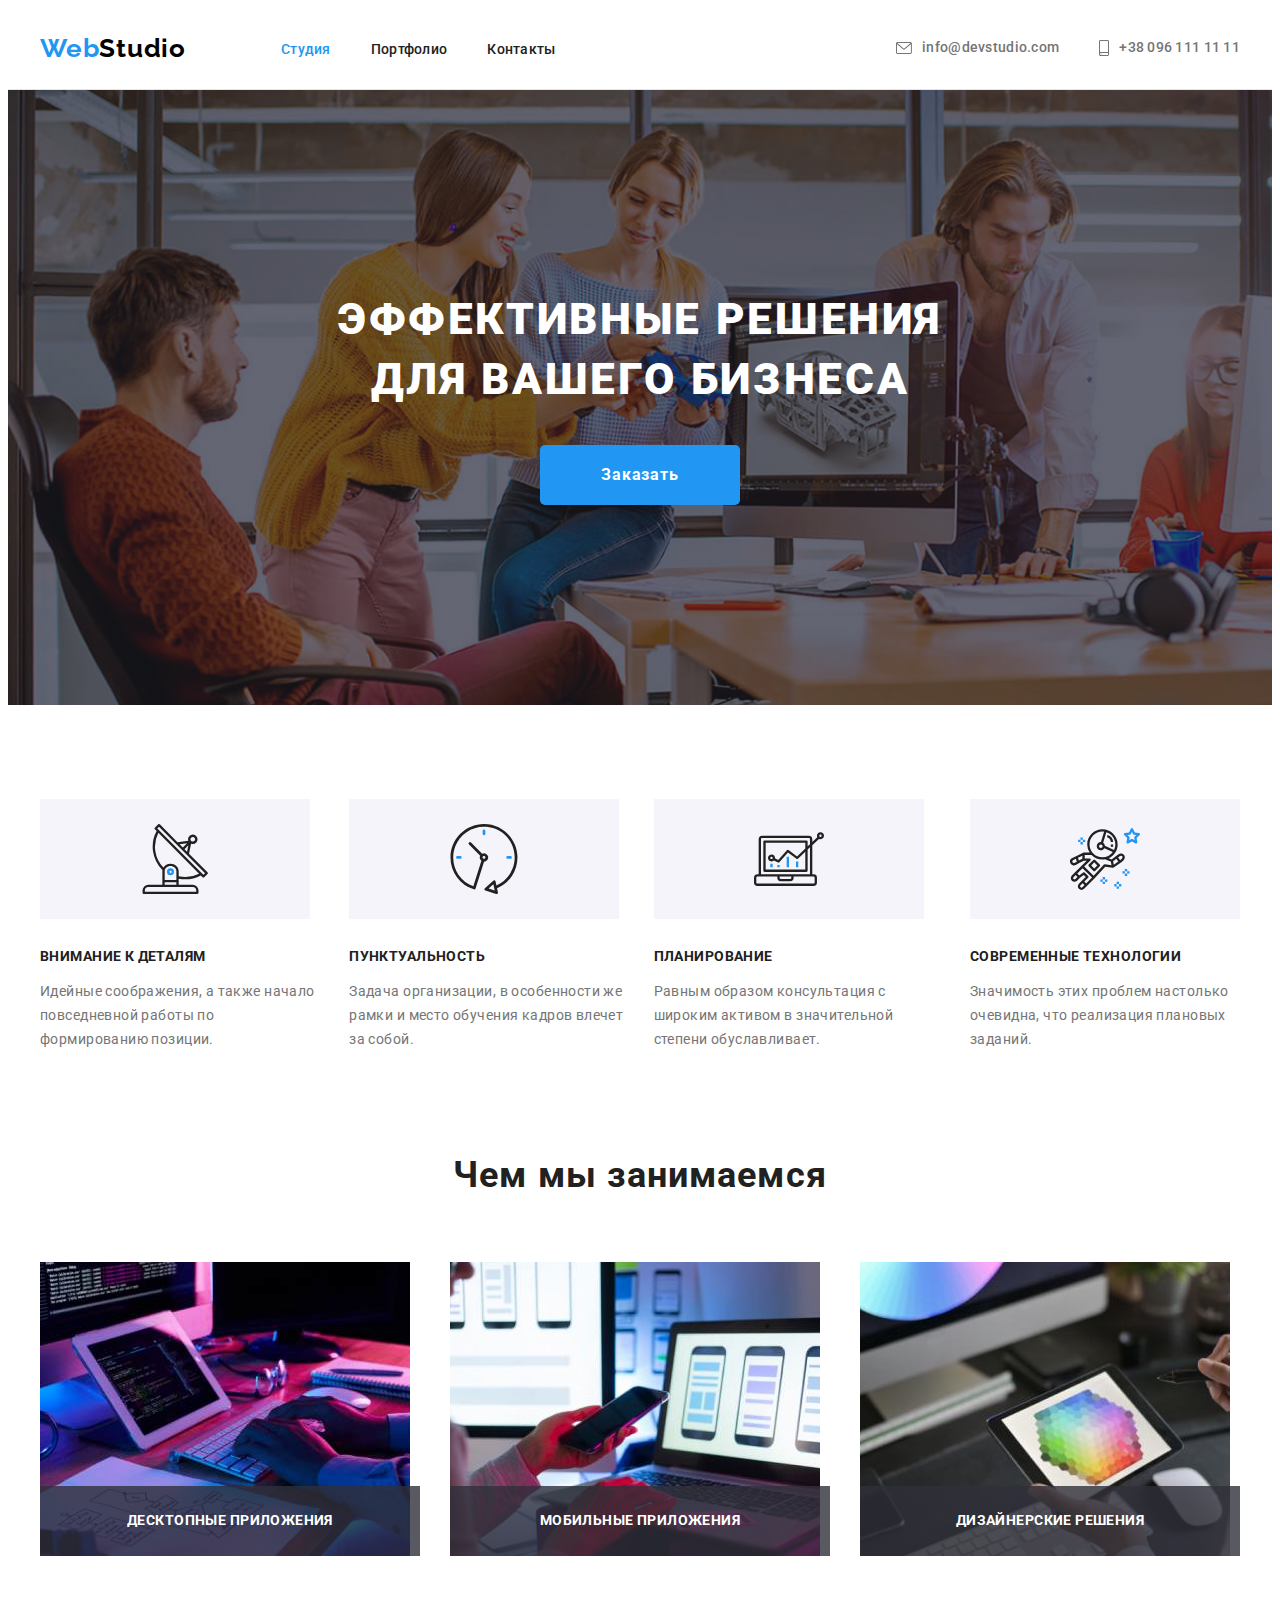
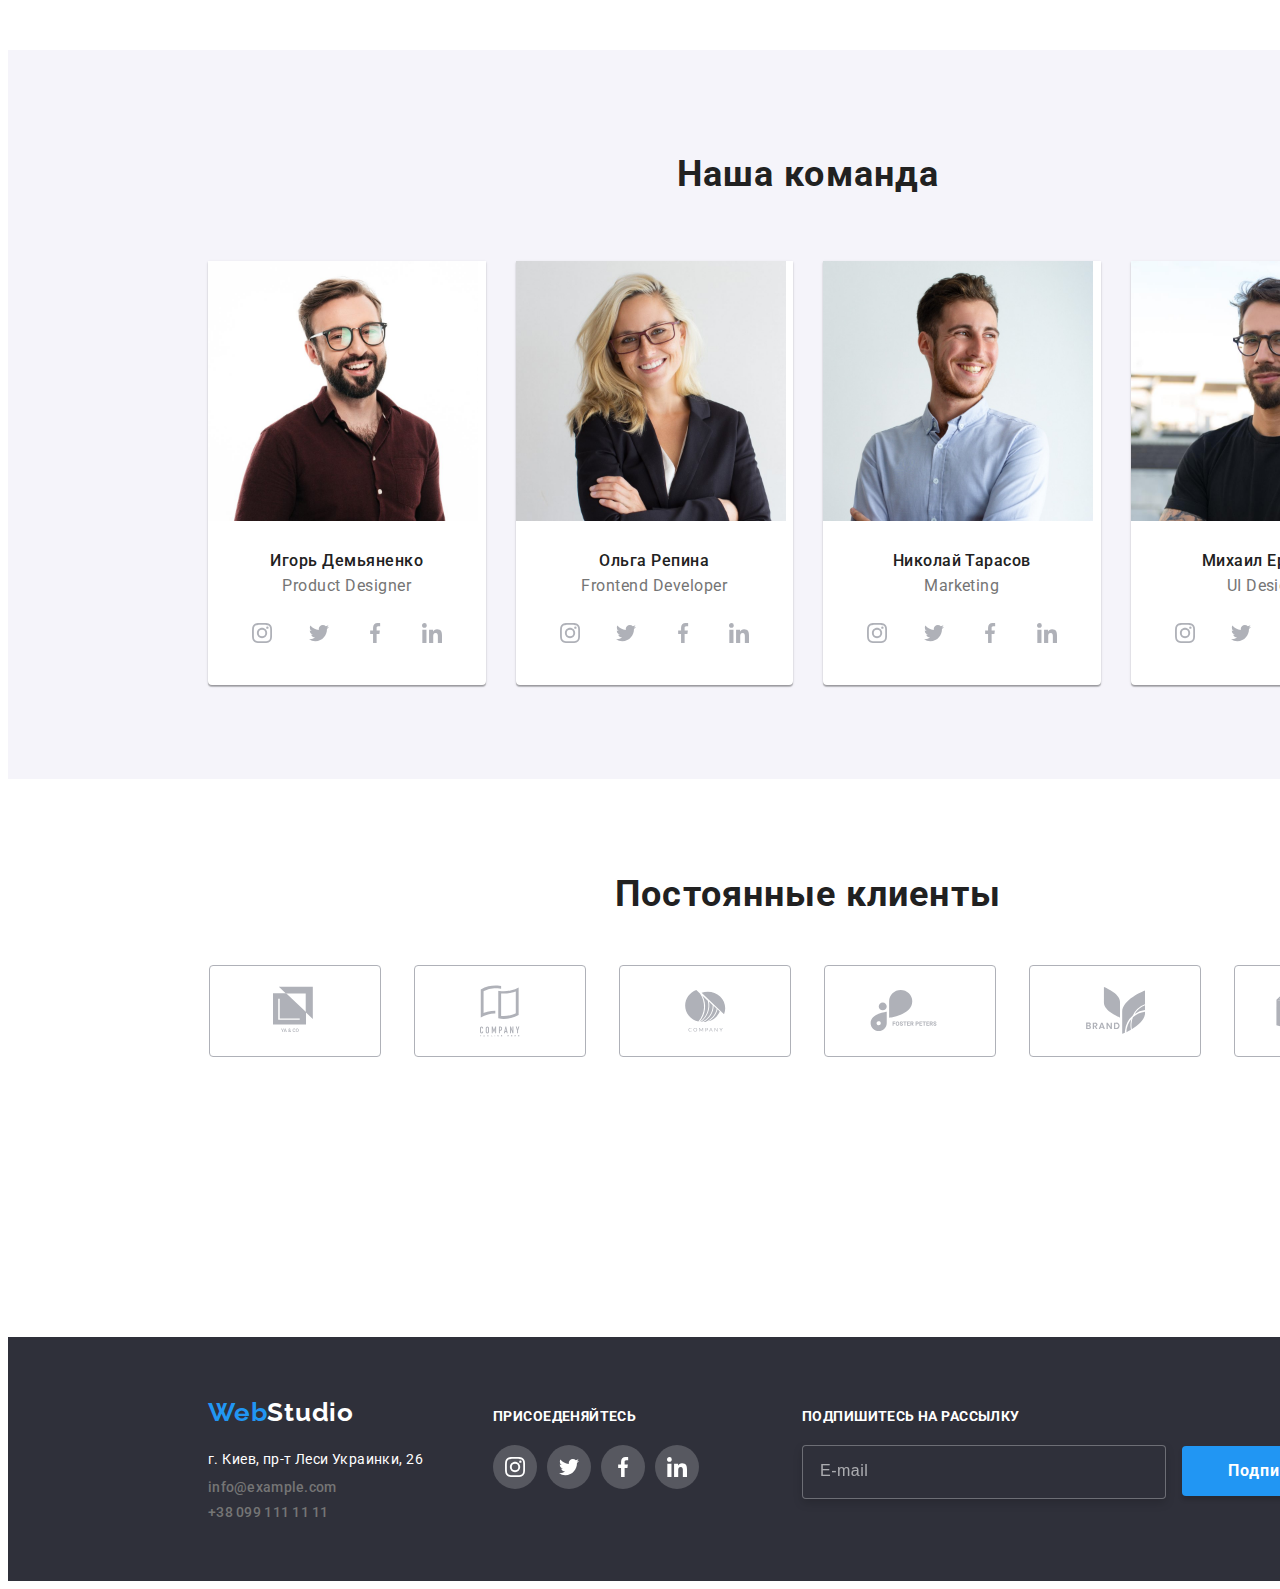
==== index.html @ 52eabd20 "Добавляет разметку и оформление форм" ====
<!DOCTYPE html>
<html lang="ru">
<head>
    <meta charset="UTF-8">
    <meta http-equiv="X-UA-Compatible" content="IE=edge">
    <meta name="viewport" content="width=device-width, initial-scale=1.0">
    <title>Веб Студия</title>
    <link rel="stylesheet" href="https://cdnjs.cloudflare.com/ajax/libs/modern-normalize/1.0.0/modern-normalize.css" 
    integrity="sha512-Zx6MlUMKSVJoQ+83OwhdILe8cSEsCzfqThJd7J/VA2UrK6Ctj85p+xzqfyuNXE5B1k25uUdmJ2OzItbBy9GHAQ==" 
    crossorigin="anonymous"/>
    <link rel="preconnect" href="https://fonts.gstatic.com">
    <link href="https://fonts.googleapis.com/css2?family=Raleway:wght@700&family=Roboto:wght@400;500;700;900&display=swap" rel="stylesheet">
    <link rel="stylesheet" href="./css/style.css">
</head>
<body>

   <!--HEADER-->

    <header class="header">
        <div class="container">
            <a class="logo-light-theme link" href="">
                <span class="logo-web">Web</span>Studio
            </a>
            <nav class="navigation">
            <ul class="navigation-list list">
                <li class="navigation-item">
                    <a class="current navigation-link link " href="./index.html">
                        Студия
                    </a>
                </li>
                <li class="navigation-item">
                    <a class="navigation-link link" href="./portfolio.html">
                        Портфолио
                    </a>
                </li>
                <li class="navigation-item">
                    <a class="navigation-link link" href="">
                        Контакты
                    </a>
                </li>
            </ul>
            </nav>
            <ul class="contact-list list">
                <li class="contact-item-mail">
                    <a class="email-link link" href="mailto:info@devstudio.com">
                        <svg class="mail-img" width="16" height="12">
                            <use href="./images/icons.svg#icon-mail"></use>
                        </svg>
                        info@devstudio.com
                    </a>
                </li>
                <li class="contact-item-number">
                    <a class="tel-link link" href="tel:+380961111111">
                        <svg class="number-img" width="10" height="16">
                            <use href="./images/icons.svg#icon-number"></use>
                        </svg>
                        +38 096 111 11 11
                    </a>
                </li>
            </ul>
        </div>
   </header> 

   <!--MAIN-->

   <main class="main">

        <!--HERO-->

        <section class="hero bg">
            <div class="container">
                <h1 class="hero-title">
                    Эффективные решения для вашего бизнеса
                </h1>
                <button class="hero-btn" type="button" data-modal-open>
                    Заказать
                </button>
            </div>
        </section>

        <!--ABOUT-->

        <section class="about section">
            <div class="container">
                <ul class="about-quality-list list">
                    <li class="about-quality-item">
                        <div class="about-icon-container">
                            <svg class="about-icon" width="70" height="70">
                                <use href="./images/icons.svg#icon-details"></use>
                            </svg>
                        </div>
                        <h3 class="about-quality-title">Внимание к деталям</h3>
                        <p class="about-quality-description">Идейные соображения, а также начало повседневной работы по формированию позиции.</p>
                    </li>
                    <li class="about-quality-item">
                        <div class="about-icon-container">
                            <svg class="about-icon" width="70" height="70">
                                <use href="./images/icons.svg#icon-clock"></use>
                            </svg>
                        </div>
                        <h3 class="about-quality-title">Пунктуальность</h3>
                        <p class="about-quality-description">Задача организации, в особенности же рамки и место обучения кадров влечет за собой.</p>
                    </li>
                    <li class="about-quality-item">
                        <div class="about-icon-container">
                            <svg class="about-icon" width="70" height="70">
                                <use href="./images/icons.svg#icon-diagram"></use>
                            </svg>
                        </div>
                        <h3 class="about-quality-title">Планирование</h3>
                        <p class="about-quality-description">Равным образом консультация с широким активом в значительной степени обуславливает.</p>
                    </li>
                    <li class="about-quality-item">
                        <div class="about-icon-container">
                            <svg class="about-icon" width="70" height="70">
                                <use href="./images/icons.svg#icon-astronaut"></use>
                            </svg>
                        </div>
                        <h3 class="about-quality-title">Современные технологии</h3>
                        <p class="about-quality-description">Значимость этих проблем настолько очевидна, что реализация плановых заданий.</p>
                    </li>
                </ul>
            </div>
        </section>

        <section  class="about-img-section section">
            <div class="container">
                <h2 class="about-title">Чем мы занимаемся</h2>
                <ul class="about-list-img list">
                    <li class="about-item-img">
                        <div class="about-item-content-wrapper">
                            <img class="about-img" src="./images/box-1.jpg" alt="человек пишет код" height="294">
                        <p class="about-item-content">Десктопные приложения</p>
                        </div>
                    </li>
                    <li class="about-item-img">
                        <div class="about-item-content-wrapper">
                        <img class="about-img" src="./images/box-2.jpg" alt="человек делает дизайн приложения" height="294">
                        <p class="about-item-content">Мобильные приложения</p>
                        </div>
                    </li>
                    <li class="about-item-img">
                        <div class="about-item-content-wrapper">
                        <img class="about-img" src="./images/box-3.jpg" alt="человек подбирает правильный цвет" height="294">
                        <p class="about-item-content">Дизайнерские решения</p>
                        </div>
                    </li>
                </ul>
            </div>
        </section>

        <!-- TEAM -->

        <section class="team section">
            <div class="container">
                <h2 class="team-title">Наша команда</h2>
                <ul class="team-list list">
                    <li class="team-item">
                        <img class="team-img" src="./images/worker-1.jpg" alt="мужчина в очках и бардовой рубашке" height="260">
                        <div class="team-img-content">
                            <h3 class="team-img-title">Игорь Демьяненко</h3>
                             <p class="team-img-description" lang="en">Product Designer</p>
                             <ul class="social-list list">
                                <li class="social-list-item">
                                    <a href="" class="social-list-link link">
                                        <svg class="social-list-icon" width="20" height="20">
                                            <use href="./images/icons.svg#icon-instagram"></use>
                                        </svg>
                                    </a>
                                </li>
                                <li class="social-list-item">
                                    <a href="" class="social-list-link link">
                                        <svg class="social-list-icon"  width="20" height="20">
                                            <use href="./images/icons.svg#icon-twitter"></use>
                                        </svg>
                                    </a>
                                </li>
                                <li class="social-list-item">
                                    <a href="" class="social-list-link link">
                                        <svg class="social-list-icon"  width="20" height="20">
                                            <use href="./images/icons.svg#icon-facebook"></use>
                                        </svg>
                                    </a>
                                </li>
                                <li class="social-list-item">
                                    <a href="" class="social-list-link link">
                                        <svg class="social-list-icon"  width="20" height="20">
                                            <use href="./images/icons.svg#icon-linkedin"></use>
                                        </svg>
                                    </a>
                                </li>
                            </ul>
                        </div>
                    </li>
                    <li class="team-item">
                        <img class="team-img" src="./images/worker-2.jpg" alt="девушка в очках и пиджаке" height="260">
                        <div class="team-img-content">
                            <h3 class="team-img-title">Ольга Репина</h3>
                            <p class="team-img-description" lang="en">Frontend Developer</p>
                            <ul class="social-list list">
                                <li class="social-list-item">
                                    <a href="" class="social-list-link link">
                                        <svg class="social-list-icon"  width="20" height="20">
                                            <use href="./images/icons.svg#icon-instagram"></use>
                                        </svg>
                                    </a>
                                </li>
                                <li class="social-list-item">
                                    <a href="" class="social-list-link link">
                                        <svg class="social-list-icon" width="20" height="20">
                                            <use href="./images/icons.svg#icon-twitter"></use>
                                        </svg>
                                    </a>
                                </li>
                                <li class="social-list-item">
                                    <a href="" class="social-list-link link">
                                        <svg class="social-list-icon" width="20" height="20">
                                            <use href="./images/icons.svg#icon-facebook"></use>
                                        </svg>
                                    </a>
                                </li>
                                <li class="social-list-item">
                                    <a href="" class="social-list-link link">
                                        <svg class="social-list-icon" width="20" height="20">
                                            <use href="./images/icons.svg#icon-linkedin"></use>
                                        </svg>
                                    </a>
                                </li>
                            </ul>
                        </div>
                    </li>
                    <li class="team-item">
                        <img class="team-img" src="./images/worker-3.jpg" alt="мужчина в голубой рубашке" height="260">
                        <div class="team-img-content">
                            <h3 class="team-img-title">Николай Тарасов</h3>
                            <p class="team-img-description" lang="en">Marketing</p>
                            <ul class="social-list list">
                                <li class="social-list-item">
                                    <a href="" class="social-list-link link">
                                        <svg class="social-list-icon" width="20" height="20">
                                            <use href="./images/icons.svg#icon-instagram"></use>
                                        </svg>
                                    </a>
                                </li>
                                <li class="social-list-item">
                                    <a href="" class="social-list-link link">
                                        <svg class="social-list-icon" width="20" height="20">
                                            <use href="./images/icons.svg#icon-twitter"></use>
                                        </svg>
                                    </a>
                                </li>
                                <li class="social-list-item">
                                    <a href="" class="social-list-link link">
                                        <svg class="social-list-icon" width="20" height="20">
                                            <use href="./images/icons.svg#icon-facebook"></use>
                                        </svg>
                                    </a>
                                </li>
                                <li class="social-list-item">
                                    <a href="" class="social-list-link link">
                                        <svg class="social-list-icon" width="20" height="20">
                                            <use href="./images/icons.svg#icon-linkedin"></use>
                                        </svg>
                                    </a>
                                </li>
                            </ul>
                        </div>
                    </li>
                    <li class="team-item">
                        <img class="team-img" src="./images/worker-4.jpg" alt="мужчина в очках и черной футболке" height="260">
                        <div class="team-img-content">
                            <h3 class="team-img-title">Михаил Ермаков</h3>
                            <p class="team-img-description" lang="en">UI Designer</p>
                            <ul class="social-list list">
                                <li class="social-list-item">
                                    <a href="" class="social-list-link link">
                                        <svg class="social-list-icon" width="20" height="20">
                                            <use href="./images/icons.svg#icon-instagram"></use>
                                        </svg>
                                    </a>
                                </li>
                                <li class="social-list-item">
                                    <a href="" class="social-list-link link">
                                        <svg class="social-list-icon" width="20" height="20">
                                            <use href="./images/icons.svg#icon-twitter"></use>
                                        </svg>
                                    </a>
                                </li>
                                <li class="social-list-item">
                                    <a href="" class="social-list-link link">
                                        <svg class="social-list-icon" width="20" height="20">
                                            <use href="./images/icons.svg#icon-facebook"></use>
                                        </svg>
                                    </a>
                                </li>
                                <li class="social-list-item">
                                    <a href="" class="social-list-link link">
                                        <svg class="social-list-icon" width="20" height="20">
                                            <use href="./images/icons.svg#icon-linkedin"></use>
                                        </svg>
                                    </a>
                                </li>
                            </ul>
                        </div>
                    </li>
                </ul>
            </div>
        </section>

        <!-- CLIENTS  -->

        <section class="clients section">
            <div class="container">
                <h2 class="clients-title">
                    Постоянные клиенты
                </h2>
                <ul class="clients-list list">
                    <li class="clients-list-item">
                        <a class="clients-list-link link" href="">
                            <svg class="clients-icon" width="44" height="50">
                                <use href="./images/icons.svg#icon-logo_1"></use>
                            </svg>
                        </a>
                    </li>
                    <li class="clients-list-item">
                        <a class="clients-list-link link" href="">
                            <svg class="clients-icon" width="40" height="52">
                                <use href="./images/icons.svg#icon-logo_2"></use>
                            </svg>
                        </a>
                    </li>
                    <li class="clients-list-item">
                        <a class="clients-list-link link" href="">
                            <svg class="clients-icon" width="41" height="42">
                                <use href="./images/icons.svg#icon-logo_3"></use>
                            </svg>
                        </a>
                    </li>
                    <li class="clients-list-item">
                        <a class="clients-list-link link" href="">
                            <svg class="clients-icon" width="80" height="42">
                                <use href="./images/icons.svg#icon-logo_4"></use>
                            </svg>
                        </a>
                    </li>
                    <li class="clients-list-item">
                        <a class="clients-list-link link" href="">
                            <svg class="clients-icon" width="59" height="47">
                                <use href="./images/icons.svg#icon-logo_5"></use>
                            </svg>
                        </a>
                    </li>
                    <li class="clients-list-item">
                        <a class="clients-list-link link" href="">
                            <svg class="clients-icon" width="88" height="45">
                                <use href="./images/icons.svg#icon-logo_6"></use>
                            </svg>
                        </a>
                    </li>
                </ul>
            </div>
        </section>

   </main>

   <!--FOOTER-->

   <footer class="footer">
       <div class="container">
            <div class="footer-container">
                <a class="logo-dark-theme link" href="">
                    <span class="logo-web">Web</span>Studio
                </a>
                <address class="address">
                    <ul class="address-list list">
                        <li class="address-item">
                            <a class="address-link link" href="https://goo.gl/maps/gpuPZWPUitN2GGkdA" target="_blank" rel="noopener noreferrer">
                                г. Киев, пр-т Леси Украинки, 26
                            </a>
                        </li>
                        <li class="address-item">
                            <a class="email-link link" href="mailto:info@example.com">
                                info@example.com
                            </a>
                        </li>
                        <li class="address-item">
                            <a class="tel-link link" href="tel:+380991111111">
                                +38 099 111 11 11
                            </a>
                        </li>
                    </ul>
                </address>
            </div>

            <div class="footer-icon-container">
                <h3 class="footer-icon-title">Присоеденяйтесь</h3>
                <ul class="footer-list-icon list">
                    <li class="footer-list-icon-item">
                        <a class="footer-icon-link link">
                            <svg class="footer-icon" width="20" height="20">
                                <use href="./images/icons.svg#icon-instagram"></use>
                            </svg>
                        </a>
                    </li>
                    <li class="footer-list-icon-item">
                        <a class="footer-icon-link link">
                            <svg class="footer-icon" width="20" height="20">
                                <use href="./images/icons.svg#icon-twitter"></use>
                            </svg>
                        </a>
                    </li>
                    <li class="footer-list-icon-item">
                        <a class="footer-icon-link link">
                            <svg class="footer-icon" width="20" height="20">
                                <use href="./images/icons.svg#icon-facebook"></use>
                            </svg>
                        </a>
                    </li>
                    <li class="footer-list-icon-item">
                        <a class="footer-icon-link link">
                            <svg class="footer-icon" width="20" height="20">
                                <use href="./images/icons.svg#icon-linkedin"></use>
                            </svg>
                        </a>
                    </li>
                </ul>
            </div>

            <div class="footer-form-wrapper">
                <p class="footer-form-title">Подпишитесь на рассылку</p>
                <form class="footer-form"></form>
                    <input class="footer-form-input" type="email" name="email"placeholder="E-mail">
                        <button class="footer-form-btn" type="button"><span class="footer-form-btn-title">Подписаться</span>
                            <svg class="footer-icon-btn">
                                <use href="./images/icons.svg#icon-send"></use>
                            </svg>
                        </button>
                </form>
            </div>

        </div>
   </footer>
<!-- BACKDROP -->
   <div class="backdrop is-hidden" data-modal>
       <div class="modal">
           <button type="button" class="modal-close-btn" data-modal-close>
                <svg class="modal-close-btn-icon">
                    <use href="./images/icons.svg#icon-close-btn"></use>
                </svg>
           </button>
           <form action="#" class="modal-form">
                <p class="modal-form-title">Оставьте свои данные, мы вам перезвоним</p>
                <label class="modal-form-field">
                    <span class="modal-form-title-input">Имя</span>
                    <span class="modal-form-input-wrapper">
                        <input type="text" name="user-name" class="modal-form-input" required minlength="2">
                        <svg class="modal-form-icon">
                            <use href="./images/icons.svg#icon-name"></use>
                        </svg>
                    </span>
                </label>
                <label class="modal-form-field">
                    <span class="modal-form-title-input">Телефон</span>
                    <span class="modal-form-input-wrapper">
                        <input type="tel" name="user-phone" class="modal-form-input" required pattern="[0-9]{3}-[0-9]{3}-[0-9]{2}-[0-9]{2}">
                        <svg class="modal-form-icon">
                            <use href="./images/icons.svg#icon-tel"></use>
                        </svg>
                    </span>
                </label>
                <label class="modal-form-field">
                    <span class="modal-form-title-input">Почта</span>
                    <span class="modal-form-input-wrapper">
                        <input type="email" name="user-email" class="modal-form-input">
                        <svg class="modal-form-icon">
                            <use href="./images/icons.svg#icon-email"></use>
                        </svg>
                    </span>
                </label>
                <label class="modal-form-field">
                    <span class="modal-form-title-input">Комментарий</span>
                    <textarea name="user-comment" class="modal-form-comment" placeholder="Введите текст"></textarea>
                </label>
                <input type="checkbox" id="user-term" name="user-term" class="modal-form-checkbox visually-hidden" value="">
                <label for="user-term" class="modal-form-checkbox-desc">Соглашаюсь с рассылкой и принимаю&nbsp;<a class="modal-form-link" href="" class="modal-form-check-link">Условия договора</a></label>
                <button type="submit" class="modal-form-btn">Отправить</button>
            </form>
       </div>
   </div>
   <script src="./js/modal.js"></script>
</body>
</html>
---- css/style.css ----
.link {text-decoration: none;}
.list {list-style: none;}
.address {font-style: normal;}

body {
    font-family: 'Roboto', sans-serif;
    color: #212121;
}

h1, h2, h3, h4, h5, h6, p {
    margin: 0;
}

ul {
    margin: 0;
    padding: 0;
}

img {
    display: block;
}

.section {
    padding-top: 94px;
    padding-bottom: 94px;
}
:root {
    --secondary-font: 'Raleway', sans-serif;
    --secondary-text-color: #757575;
    --accept-color: #2196F3;
    --background-color-header-footer: #2F303A;
    --dark-theme-text: #FFFFFF;
    --light-theme-text: #000000;
    --background-btn: #F5F4FA;
}

/* HEADER*/

.header {
    padding-top: 25px;
    padding-bottom: 25px;
    border-bottom: 1px solid #E5E5E5;
}
.header .container {
    display: flex;
    align-items: center;
}
.container {
    width: 1200px;
    margin: 0 auto;
    padding-left: 15px;
    padding-right: 15px;
}
.logo-light-theme {
    margin-right: 95px;
    font-family: var(--secondary-font);
    font-weight: 700;
    font-size: 26px;
    line-height: 1.19;
    letter-spacing: 0.03em;
    color: var(--light-theme-text);
}
.logo-web {
    font-family: var(--secondary-font);
    font-weight: 700;
    font-size: 26px;
    line-height: 1.19;
    letter-spacing: 0.03em;
    color:  var(--accept-color);
}
.mail-img, .number-img{
    fill: currentColor;
    margin-right: 10px;
}
.email-link:hover .mail-img,
.email-link:focus .mail-img, 
.tel-link:hover .number-img,
.tel-link:focus .number-img {
    fill: currentColor;
} 
.navigation-list  {
    display: flex;
    align-items: center;
}
.navigation-item:not(:last-child) {
    margin-right: 40px;
}
.navigation-link {
    font-weight: 500;
    font-size: 14px;
    line-height: 1.14;
    letter-spacing: 0.02em;
    color: var(--text-color);
    transition: color 250ms cubic-bezier(0.4, 0, 0.2, 1);
}
.navigation-link:hover, .navigation-link:focus {
    color: var(--accept-color);
}
.current {
    color: var(--accept-color)
}

.contact-list {
    display: flex;
    align-items: center;
}
.contact-list {
    margin-left: auto;
}
.email-link, .tel-link {
    display: flex;
    align-items: center;
    font-weight: 500;
    font-size: 14px;
    line-height: 1.14;
    letter-spacing: 0.02em;
    color: var(--secondary-text-color);
    transition: color 250ms cubic-bezier(0.4, 0, 0.2, 1);
}
.contact-item-mail {
    margin-right: 40px;
}
.email-link:hover, .email-link:focus, 
.tel-link:hover, .tel-link:focus {
    color: var(--accept-color);
}
/* END HEADER */

/* INDEX MAIN */

/* HERO */
.hero {
    background-color: var(--background-color-header-footer);
    max-width: 1600px;
    margin: 0 auto;
    background-image: linear-gradient(
        rgba(47, 48, 58, 0.4),
        rgba(47, 48, 58, 0.4)
        ), url("../images/background.jpg");
    background-repeat: no-repeat;
    background-size: cover;
}
.hero-title {
    font-weight: 900;
    font-size: 44px;
    line-height: 1.36;
    letter-spacing: 0.06em;
    text-transform: uppercase;
    color: var(--dark-theme-text);
    width: 696px;
    text-align: center;
    margin: 0 auto;
}
.hero .container {
    padding: 200px 15px;
    text-align: center;
    
}
.hero-btn {
    font-family: inherit;
    font-weight: bold;
    font-size: 16px;
    min-width: 200px;
    padding: 15px 30px;
    line-height: 1.88;
    letter-spacing: 0.06em;
    color: var(--dark-theme-text);
    background: var(--accept-color);
    cursor: pointer;
    margin-top: 35px;
    border-radius: 5px;
    border: 0px;
    transition: color 250ms cubic-bezier(0.4, 0, 0.2, 1), background-color 250ms cubic-bezier(0.4, 0, 0.2, 1);;
}
.hero-btn:hover, .hero-btn:focus {
    background-color: #188CE8;
}
/* END HERO */

/* ABOUT */
.about-quality-title {
    font-weight: bold;
    font-size: 14px;
    line-height: 1.14;
    letter-spacing: 0.03em;
    text-transform: uppercase;
    margin-bottom: 15px;
}
.about-quality-description {
    font-weight: normal;
    font-size: 14px;
    line-height: 1.71;
    letter-spacing: 0.03em;
    color: var(--secondary-text-color);
}
.about-quality-list {
    display: flex;
    margin-left: -30px;
}
.about-icon-container {
    display: flex;
    align-items: center;
    justify-content: center;
    width: 270px;
    height: 120px;
    background-color: #f5f4fa;
    margin-bottom: 30px;
}
.about-quality-item {
    margin-left: 30px;
}
.about-img-section {
    padding-top: 0px;
}
.about-title {
    font-weight: bold;
    font-size: 36px;
    line-height: 1.71;
    letter-spacing: 0.03em;
    margin-bottom: 55px;
    text-align: center;
}
.about-list-img {
    display: flex;
    margin-left: -30px;
    margin-top: -30px;
}
.about-item-img {
    flex-basis: calc(100% / 3 - 30px);
    margin-left: 30px;
    margin-top: 30px;
}
.about-item-content-wrapper {
    position: relative;
}
.about-img {
    max-width: 100%;
}
.about-item-content {
    font-style: normal;
    font-weight: bold;
    font-size: 14px;
    line-height: 1.14;
    letter-spacing: 0.03em;
    text-transform: uppercase;
    color: #FFFFFF;
    text-align: center;
    padding-top: 27px;
    padding-bottom: 27px;
    position: absolute;
    bottom: 0;
    left: 0;
    background: rgba(47, 48, 58, 0.8);
    width: 100%;
}
/* END ABOUT */

/* TEAM */
.team {
    background-color: var(--background-btn);
    width: 1600px;
    height: 100%;
    margin: 0 auto;
}
.team-title {
    font-weight: bold;
    font-size: 36px;
    line-height: 1.71;
    letter-spacing: 0.03em;
    margin-bottom: 55px;
    text-align: center;
}
.team-item {
    flex-basis: calc(100% / 4 - 30px);
    margin-left: 30px;
    background-color: #FFFFFF;
    box-shadow: 0px 1px 3px rgba(0, 0, 0, 0.12), 0px 1px 1px rgba(0, 0, 0, 0.14), 0px 2px 1px rgba(0, 0, 0, 0.2);
    border-radius: 0px 0px 4px 4px;
}
.team-img-content {
    text-align: center;
    padding: 30px 32px;
}
.social-list {
    display: flex;
    align-items: center;
    justify-content: space-between;
    margin-top: 16px;
}
.social-list-link {
    display: flex;
    justify-content: center;
    align-items: center;
    height: 44px;
    width: 44px;
    border-radius: 50%;
    background-color: #fff;
    transition: color 250ms cubic-bezier(0.4, 0, 0.2, 1), background-color 250ms cubic-bezier(0.4, 0, 0.2, 1);
}
.social-list-link:hover, 
.social-list-link:focus {
    background-color: var(--accept-color);
}
.social-list-link:hover .social-list-icon, 
.social-list-link:focus .social-list-icon {
    fill: #fff;
}
.social-list-icon {
    fill: #afb1b8;
}
.team-img-title {
    margin-bottom: 6px;
}
.team-img-title {
    font-weight: 500;
    font-size: 16px;
    line-height: 1.19;
    letter-spacing: 0.03em;
}
.team-img-description {
    font-weight: normal;
    font-size: 16px;
    line-height: 1.19;
    letter-spacing: 0.03em;
    color: var(--secondary-text-color)
}
.team-list {
    display: flex;
    margin-left: -30px;
}
.team-img {
    max-width: 270px;
}
/* END TEAM */

/* CLIENTS */

.clients {
    width: 1600px;
    height: 370px;
    margin: 0 auto;
}
.clients-title {
    font-weight: bold;
    font-size: 36px;
    line-height: 1.17;
    text-align: center;
    letter-spacing: 0.03em;
}
.clients-list {
    display: flex;
    align-items: center;
    margin-left: -30px;
    margin-top: 50px;
}
.clients-list-item {
    display: flex;
    justify-content: center;
    align-items: center;
    flex-basis: calc(100% / 6 - 30px);
    margin-left: 30px;
}
.clients-list-link {
    display: inline-flex;
    justify-content: center;
    align-items: center;
    width: 170px;
    height: 90px;
    border: 1px solid rgba(175, 177, 184, 1);
    border-radius: 4px 4px 4px 4px;
    background-color: #ffffff;
    transition: border-color 250ms cubic-bezier(0.4, 0, 0.2, 1);
}
.clients-icon {
    fill: #AFB1B8;
    transition: fill 250ms cubic-bezier(0.4, 0, 0.2, 1);
}
.clients-list-link:hover, 
.clients-list-link:focus {
    border-color: var(--accept-color);
}
.clients-list-link:hover .clients-icon, 
.clients-list-link:focus .clients-icon {
    fill: var(--accept-color);
}
/* END CLIENTS */

/* END INDEX MAIN */

/* FOOTER */
.footer {
    width: 1600px;
    background-color: var(--background-color-header-footer);
    margin: 0 auto;
    padding: 60px 0px;
}
.footer .container {
    display: flex;
    width: 1200px;
    margin: 0 auto;
    padding-left: 15px;
    padding-right: 15px;
    align-items: baseline;
}
.footer-container {
    margin-right: 70px;
}
.logo-dark-theme {
    font-family: var(--secondary-font);
    font-weight: 700;
    font-size: 26px;
    line-height: 1.19;
    letter-spacing: 0.03em;
    color: var(--dark-theme-text);
}
.address-list {
    margin-top: 20px;
}
.address-link {
    font-weight: normal;
    font-size: 14px;
    line-height: 1.71;
    letter-spacing: 0.03em;
    color: var(--dark-theme-text);
    transition: color 250ms cubic-bezier(0.4, 0, 0.2, 1);
}
.address-link:hover, .address-link:focus {
    color: var(--accept-color);
}
.address-item:not(:last-child) {
    padding-bottom: 9px;
}
.footer-icon-container {
    display: block;
    margin-right: 93px;
}
.footer-icon-title {
    font-weight: bold;
    font-size: 14px;
    line-height: 1.14;
    letter-spacing: 0.03em;
    text-transform: uppercase;
    color: #FFFFFF;
    margin-bottom: 20px;
}
.footer-list-icon {
    display: flex;
    align-items: center;
}
.footer-list-icon-item {
    margin-right: 10px;
}
.footer-icon-link {
    display: flex;
    justify-content: center;
    align-items: center;
    height: 44px;
    width: 44px;
    border-radius: 50%;
    background-color: #575860;
    cursor: pointer;
    transition: color 250ms cubic-bezier(0.4, 0, 0.2, 1), background-color 250ms cubic-bezier(0.4, 0, 0.2, 1);
}
.footer-icon {
    fill:#fff;
}
.footer-icon-link:hover, 
.footer-icon-link:focus {
    background-color: var(--accept-color);
}

.footer-form-title {
    font-style: normal;
    font-weight: bold;
    font-size: 14px;
    line-height: 1.14;
    letter-spacing: 0.03em;
    text-transform: uppercase;
    color: #FFFFFF;
    margin-bottom: 20px;
}
.footer-form-input {
    width: 358px;
    height: 50px;
    border: 1px solid rgba(255, 255, 255, 0.3);
    filter: drop-shadow(0px 4px 4px rgba(0, 0, 0, 0.15));
    border-radius: 4px;
    background-color: #2F303A;
    margin-right: 12px;
}
.footer-form-input::placeholder {
    font-style: normal;
    font-weight: normal;
    font-size: 16px;
    line-height: 1.25;
    display: flex;
    align-items: center;
    letter-spacing: 0.03em;
    color: rgba(255, 255, 255, 0.6);
    padding-left: 15px;
}
.footer-form-btn {
    position: relative;
    font-family: inherit;
    font-weight: bold;
    font-size: 16px;
    min-width: 200px;
    padding-top: 10px;
    padding-bottom: 10px;
    line-height: 1.88;
    letter-spacing: 0.06em;
    color: var(--dark-theme-text);
    background: var(--accept-color);
    cursor: pointer;
    background: var(--accept-color);
    box-shadow: 0px 4px 4px rgba(0, 0, 0, 0.15);
    border-radius: 4px;
    border: 0;
    transition: color 250ms cubic-bezier(0.4, 0, 0.2, 1), background-color 250ms cubic-bezier(0.4, 0, 0.2, 1);;
}
.footer-form-btn:hover, .modal-form-btn:focus {
    background-color: #188CE8;
}
.footer-icon-btn {
    display: block;
    fill: #ffffff;
    width: 24px;
    height: 24px;
    position: absolute;
    top: 50%;
    right: 28px;
    transform: translateY(-50%);
}
/* END FOOTER */


/* PORTFOLIO MAIN */

.projects-type-list {
    display: flex;
    justify-content: center;
    margin-bottom: 54px;
}
.projects-type-item {
    margin-left: 8px;
}
.projects-type-btn {
    font-family: inherit;
    background-color: var(--background-btn);
    font-weight: 500;
    font-size: 16px;
    line-height: 1.63;
    letter-spacing: 0.03em;
    cursor: pointer;
    border: 0px;
    padding: 6px 22px;
    border-radius: 5px;
    transition: color 250ms cubic-bezier(0.4, 0, 0.2, 1), 
    background-color 250ms cubic-bezier(0.4, 0, 0.2, 1),
    box-shadow 250ms cubic-bezier(0.4, 0, 0.2, 1);
}
.projects-type-btn:hover, 
.projects-type-btn:focus {
    background-color: var(--accept-color);
    color: var(--dark-theme-text);
    box-shadow: 0px 3px 1px rgba(0, 0, 0, 0.1), 0px 1px 2px rgba(0, 0, 0, 0.08), 0px 2px 2px rgba(0, 0, 0, 0.12);
    border-radius: 4px;
}
.project-title {
    font-weight: bold;
    font-size: 18px;
    line-height: 2;
    letter-spacing: 0.06em;
    color: #212121;
}
.project-description {
    font-weight: normal;
    font-size: 16px;
    line-height: 1.88;
    letter-spacing: 0.03em;
    color: var(--secondary-text-color);
}
.project-list {
    display: flex;
    flex-wrap: wrap;
    margin-top: -30px;
    margin-left: -30px;
}
.project-item {
    flex-basis: calc(100% / 3 - 30px);
    margin-top: 30px;
    margin-left: 30px;
    transition: box-shadow 250ms cubic-bezier(0.4, 0, 0.2, 1);
}
.project-item:hover, 
.project-item:focus {
    box-shadow: 0px 1px 1px rgba(0, 0, 0, 0.12), 0px 4px 4px rgba(0, 0, 0, 0.06), 1px 4px 6px rgba(0, 0, 0, 0.16);
}
.project-img-content {
    border-left: 1px solid #E5E5E5;
    border-right: 1px solid #E5E5E5;
    border-bottom: 1px solid #E5E5E5;
    padding: 20px 24px;
}
.project-item-wrapper {
    position: relative;
    overflow: hidden;
}
.overlay {
    position: absolute;
    left: 0;
    top: 0;
    height: 100%;
    background-color: rgba(33, 150, 243, 90%);
    color: #fff;
    padding: 65px 25px;
    font-weight: normal;
    font-size: 18px;
    line-height: 1.5;
    letter-spacing: 0.03em;
    transform: translateY(100%);
    transition: transform 250ms cubic-bezier(0.4, 0, 0.2, 1);
}
.project-link:hover .overlay,
.project-link:focus .overlay {
    transform: translateY(0);
}
/* END PORTFOLIO MAIN */

/* BACKDROP */
.backdrop {
    position: fixed;
    top: 0;
    left: 0;
    width: 100vw;
    height: 100vh;
    background-color: rgba(0, 0, 0, 0.2);
    transition: all 250ms cubic-bezier(0.4, 0, 0.2, 1);;
}
.modal {
    width: 528px;
    height: 581px;  
    background: #ffffff;
    box-shadow: 0px 1px 3px rgba(0, 0, 0, 0.12), 0px 1px 1px rgba(0, 0, 0, 0.14), 0px 2px 1px rgba(0, 0, 0, 0.2);
    border-radius: 4px;
    position: absolute;   
    top: 50%; 
    left: 50%;
    transform: translate(-50%, -50%);
    padding: 40px;
}
.modal-close-btn {
    position: absolute;
    right: 8px;
    top: 8px;
    display: flex;
    justify-content: center;
    align-items: center;
    width: 30px;
    height: 30px;
    background: transparent;
    border: 1px solid rgba(0, 0, 0, 0.1);
    border-radius: 50%;
    cursor: pointer;
}
.modal-close-btn-icon {
    width: 18px;
    height: 18px;
}
.is-hidden {
    visibility: hidden;
    opacity: 0;
    pointer-events: none;
}
.modal-form {
    display: flex;
    flex-direction: column;
}
.modal-form-title {
    font-style: normal;
    font-weight: bold;
    font-size: 20px;
    line-height: 23px;
    text-align: center;
    letter-spacing: 0.03em;
    color: #212121;
    margin-bottom: 12px;
}
.modal-form-input-wrapper {
    position: relative;
    display: block;
    margin-top: 4px;
}
.modal-form-input {
    width: 100%;
    height: 40px;
    border: 1px solid rgba(33, 33, 33, 0.2);
    border-radius: 4px;
    padding-left: 42px;
    transition: border-color 250ms cubic-bezier(0.4, 0, 0.2, 1);
}
.modal-form-input:focus {
    outline: none;
    border-color: var(--accept-color);
}
.modal-form-input:focus + .modal-form-icon {
    fill: var(--accept-color)
}
.modal-form-icon {
    display: block;
    position: absolute;
    top: 50%;
    transform: translateY(-50%);
    left: 12px;
    width: 18px;
    height: 18px;
    transition: background-color 250ms cubic-bezier(0.4, 0, 0.2, 1);
}
.modal-form-comment {
    width: 100%;
    height: 110px;
    border: 1px solid rgba(33, 33, 33, 0.2);
    border-radius: 4px;
    padding: 12px 16px;
    resize: none;
    transition: border-color 250ms cubic-bezier(0.4, 0, 0.2, 1);
    margin-top: 4px;
}
.modal-form-field {
    margin-bottom: 10px;
}
.modal-form-comment::placeholder {
    font-style: normal;
    font-weight: normal;
    font-size: 14px;
    line-height: 1.16;
    letter-spacing: 0.01em;
    color: rgba(117, 117, 117, 0.5);
}
.modal-form-comment:focus {
    outline: none;
    border-color: var(--accept-color);
}
.modal-form-checkbox-desc {
    display: flex;
    align-items: center;
    font-style: normal;
    font-weight: normal;
    font-size: 14px;
    line-height: 24px;
    letter-spacing: 0.03em;
    color: #757575;
    cursor: pointer;
}
.modal-form-checkbox-desc::before {
    display: block;
    content: "";
    width: 16px;
    height: 16px;
    border: 1px solid #212121;
    cursor: pointer;
    margin-right: 8px;
}
.modal-form-checkbox:checked + .modal-form-checkbox-desc::before {
    background-image: url("../images/icon-check.svg");
    background-position: center;
    border: 0;
}
.modal-form-checkbox:focus + .modal-form-checkbox-desc::before {
    background-image: url("../images/icon-check.svg");
    background-position: center;
    border: 0;
}
.visually-hidden {
    position: absolute !important;
    clip: rect(1px 1px 1px 1px);
    clip: rect(1px, 1px, 1px, 1px);
    padding: 0 !important;
    border: 0 !important;
    height: 1px !important;
    width: 1px !important;
    overflow: hidden;
}
.modal-form-btn {
    font-family: inherit;
    font-weight: bold;
    font-size: 16px;
    min-width: 200px;
    align-self: center;
    padding: 10px 55px;
    line-height: 1.88;
    letter-spacing: 0.06em;
    color: var(--dark-theme-text);
    background: var(--accept-color);
    cursor: pointer;
    margin-top: 25px;
    box-shadow: 0px 4px 4px rgba(0, 0, 0, 0.15);
    border-radius: 4px;
    border: 0px;
    transition: color 250ms cubic-bezier(0.4, 0, 0.2, 1), background-color 250ms cubic-bezier(0.4, 0, 0.2, 1);;
}
.modal-form-btn:hover, .modal-form-btn:focus {
    background-color: #188CE8;
}
.modal-form-title-input {
    font-style: normal;
    font-weight: normal;
    font-size: 12px;
    line-height: 1.16;
    letter-spacing: 0.01em;
    color: #757575;
}
.modal-form-link {
    color: var(--accept-color);
}
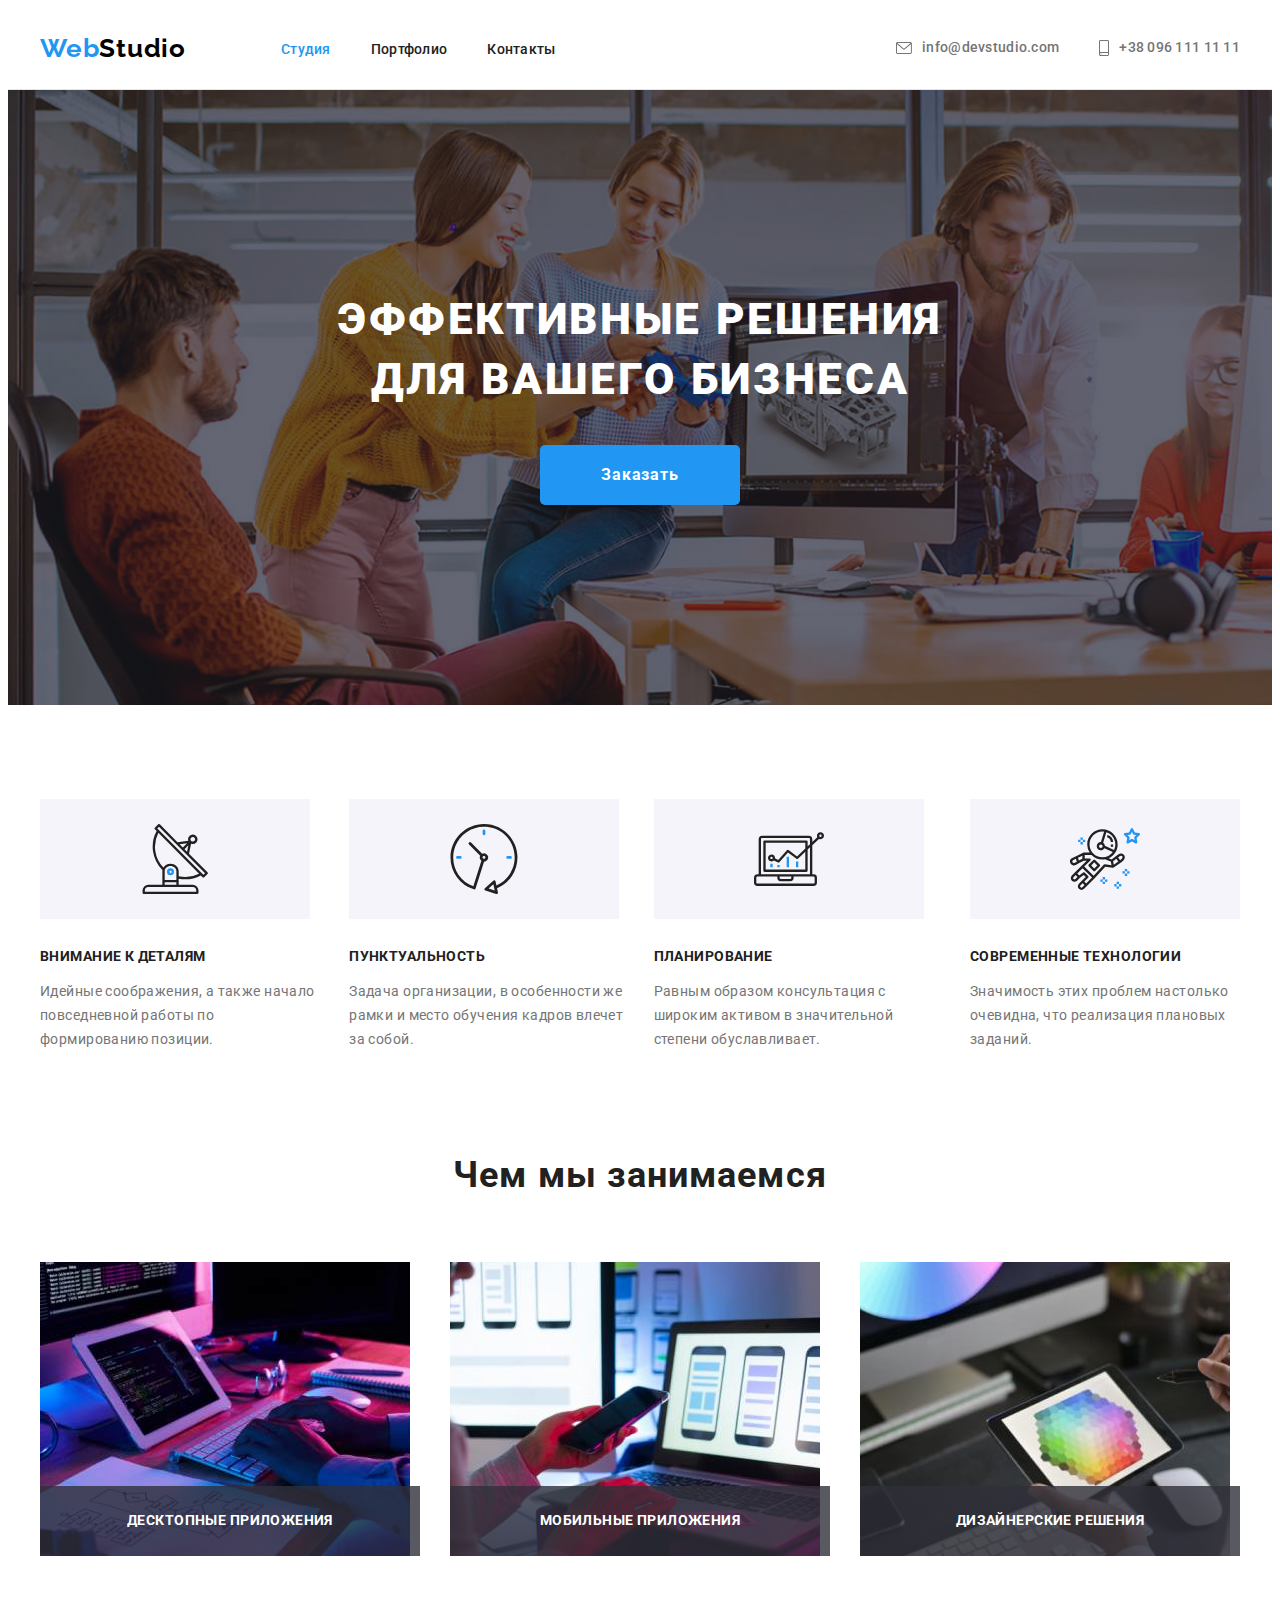
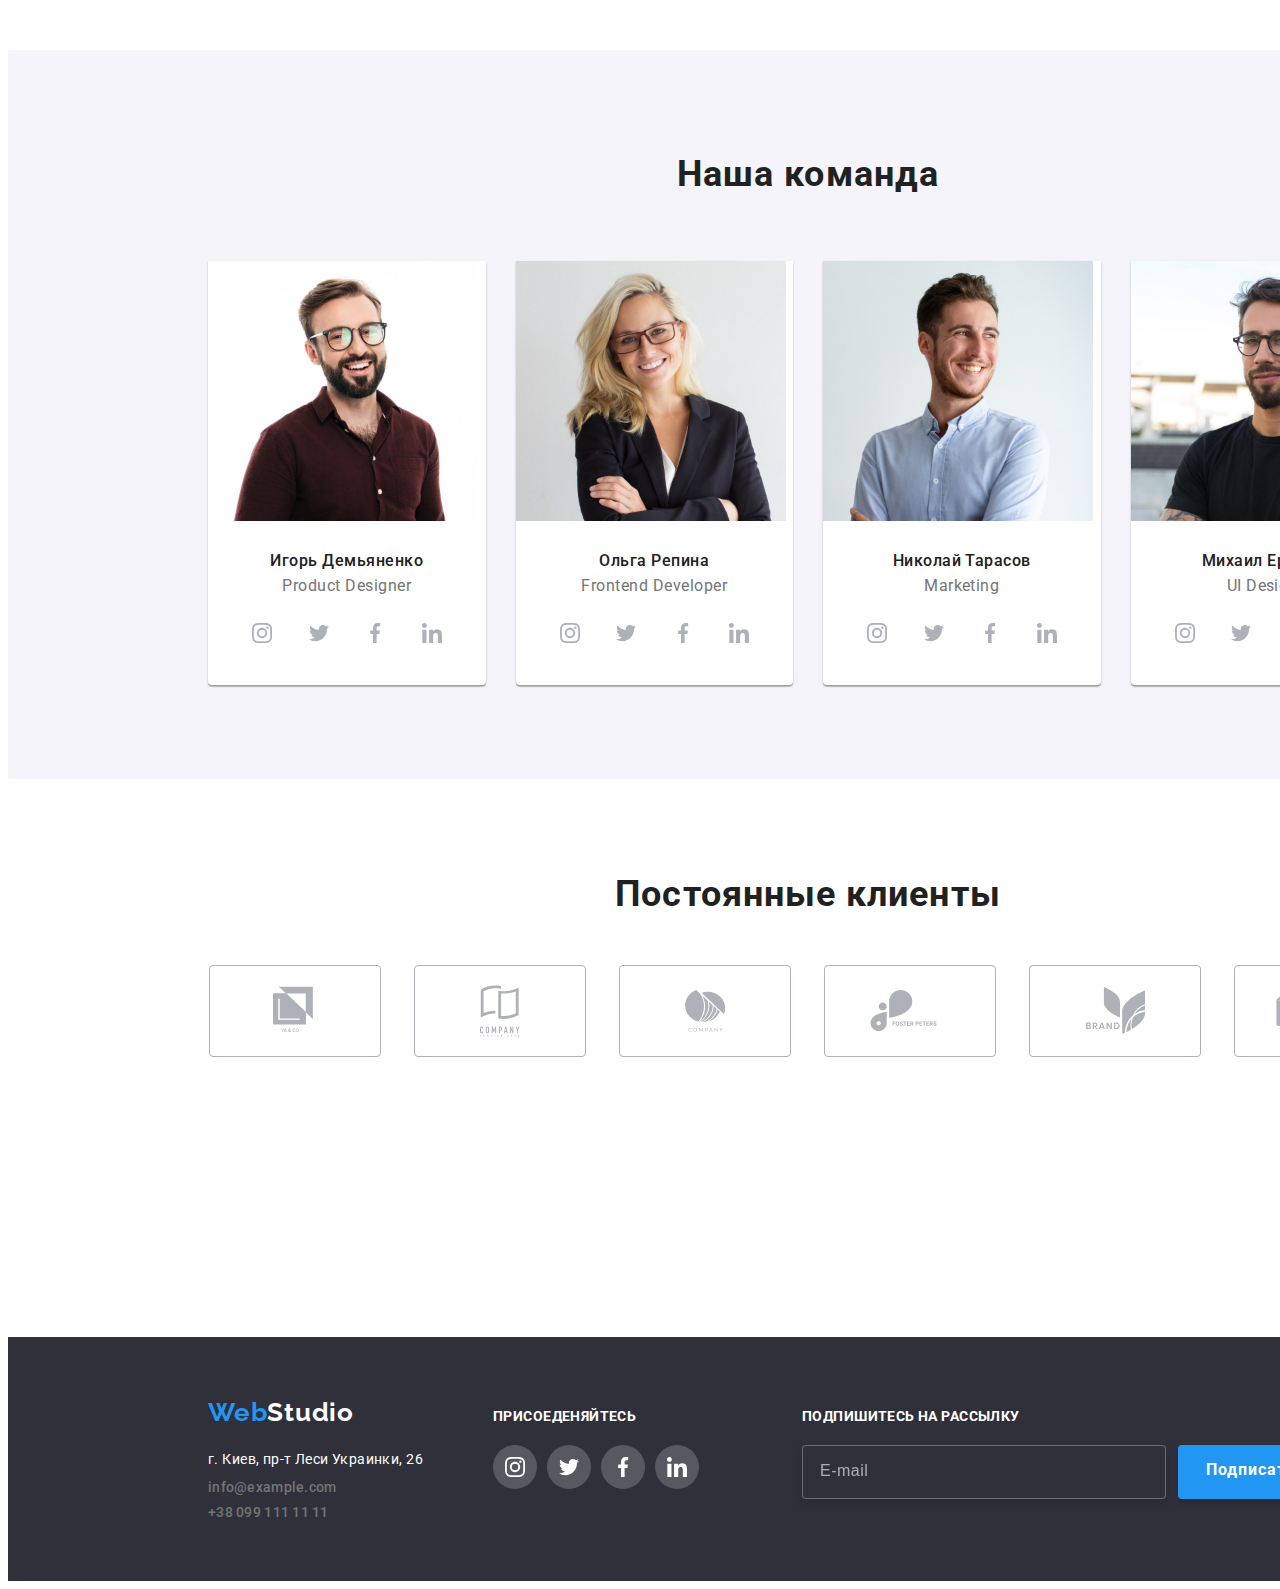
==== commit b3f828b9: "Добавляет правки от ментора" ====
--- a/index.html
+++ b/index.html
@@ -428,9 +428,10 @@
 
             <div class="footer-form-wrapper">
                 <p class="footer-form-title">Подпишитесь на рассылку</p>
-                <form class="footer-form"></form>
-                    <input class="footer-form-input" type="email" name="email"placeholder="E-mail">
-                        <button class="footer-form-btn" type="button"><span class="footer-form-btn-title">Подписаться</span>
+                <form class="footer-form">
+                    <input class="footer-form-input" type="email" name="email" placeholder="E-mail">
+                        <button class="footer-form-btn" type="button">
+                            Подписаться
                             <svg class="footer-icon-btn">
                                 <use href="./images/icons.svg#icon-send"></use>
                             </svg>
@@ -482,7 +483,7 @@
                     <textarea name="user-comment" class="modal-form-comment" placeholder="Введите текст"></textarea>
                 </label>
                 <input type="checkbox" id="user-term" name="user-term" class="modal-form-checkbox visually-hidden" value="">
-                <label for="user-term" class="modal-form-checkbox-desc">Соглашаюсь с рассылкой и принимаю&nbsp;<a class="modal-form-link" href="" class="modal-form-check-link">Условия договора</a></label>
+                <label for="user-term" class="modal-form-checkbox-desc">Соглашаюсь с рассылкой и принимаю&nbsp;<a class="modal-form-link" href="">Условия договора</a></label>
                 <button type="submit" class="modal-form-btn">Отправить</button>
             </form>
        </div>
--- a/css/style.css
+++ b/css/style.css
@@ -27,11 +27,13 @@
 :root {
     --secondary-font: 'Raleway', sans-serif;
     --secondary-text-color: #757575;
-    --accept-color: #2196F3;
-    --background-color-header-footer: #2F303A;
-    --dark-theme-text: #FFFFFF;
+    --accept-color: #2196f3;
+    --highlight-color: #188ce8;
+    --background-color-header-footer: #2f303a;
+    --dark-theme-text: #ffffff;
     --light-theme-text: #000000;
-    --background-btn: #F5F4FA;
+    --background-btn: #f5f4fA;
+    --background-color: #212121;
 }
 
 /* HEADER*/
@@ -173,7 +175,7 @@
     transition: color 250ms cubic-bezier(0.4, 0, 0.2, 1), background-color 250ms cubic-bezier(0.4, 0, 0.2, 1);;
 }
 .hero-btn:hover, .hero-btn:focus {
-    background-color: #188CE8;
+    background-color: var(--highlight-color);
 }
 /* END HERO */
 
@@ -203,7 +205,7 @@
     justify-content: center;
     width: 270px;
     height: 120px;
-    background-color: #f5f4fa;
+    background-color: var(--background-btn);
     margin-bottom: 30px;
 }
 .about-quality-item {
@@ -243,7 +245,7 @@
     line-height: 1.14;
     letter-spacing: 0.03em;
     text-transform: uppercase;
-    color: #FFFFFF;
+    color: #ffffff;
     text-align: center;
     padding-top: 27px;
     padding-bottom: 27px;
@@ -273,7 +275,7 @@
 .team-item {
     flex-basis: calc(100% / 4 - 30px);
     margin-left: 30px;
-    background-color: #FFFFFF;
+    background-color: #ffffff;
     box-shadow: 0px 1px 3px rgba(0, 0, 0, 0.12), 0px 1px 1px rgba(0, 0, 0, 0.14), 0px 2px 1px rgba(0, 0, 0, 0.2);
     border-radius: 0px 0px 4px 4px;
 }
@@ -294,7 +296,7 @@
     height: 44px;
     width: 44px;
     border-radius: 50%;
-    background-color: #fff;
+    background-color: #ffffff;
     transition: color 250ms cubic-bezier(0.4, 0, 0.2, 1), background-color 250ms cubic-bezier(0.4, 0, 0.2, 1);
 }
 .social-list-link:hover, 
@@ -303,7 +305,7 @@
 }
 .social-list-link:hover .social-list-icon, 
 .social-list-link:focus .social-list-icon {
-    fill: #fff;
+    fill: #ffffff;
 }
 .social-list-icon {
     fill: #afb1b8;
@@ -322,7 +324,7 @@
     font-size: 16px;
     line-height: 1.19;
     letter-spacing: 0.03em;
-    color: var(--secondary-text-color)
+    color: var(--secondary-text-color);
 }
 .team-list {
     display: flex;
@@ -440,7 +442,7 @@
     line-height: 1.14;
     letter-spacing: 0.03em;
     text-transform: uppercase;
-    color: #FFFFFF;
+    color: #ffffff;
     margin-bottom: 20px;
 }
 .footer-list-icon {
@@ -462,7 +464,7 @@
     transition: color 250ms cubic-bezier(0.4, 0, 0.2, 1), background-color 250ms cubic-bezier(0.4, 0, 0.2, 1);
 }
 .footer-icon {
-    fill:#fff;
+    fill:#ffffff;
 }
 .footer-icon-link:hover, 
 .footer-icon-link:focus {
@@ -476,7 +478,7 @@
     line-height: 1.14;
     letter-spacing: 0.03em;
     text-transform: uppercase;
-    color: #FFFFFF;
+    color: #ffffff;
     margin-bottom: 20px;
 }
 .footer-form-input {
@@ -485,7 +487,7 @@
     border: 1px solid rgba(255, 255, 255, 0.3);
     filter: drop-shadow(0px 4px 4px rgba(0, 0, 0, 0.15));
     border-radius: 4px;
-    background-color: #2F303A;
+    background-color: var(--background-color-header-footer);
     margin-right: 12px;
 }
 .footer-form-input::placeholder {
@@ -499,14 +501,19 @@
     color: rgba(255, 255, 255, 0.6);
     padding-left: 15px;
 }
+.footer-form {
+    display: flex;
+}
 .footer-form-btn {
     position: relative;
+    display: flex;
     font-family: inherit;
     font-weight: bold;
     font-size: 16px;
     min-width: 200px;
     padding-top: 10px;
     padding-bottom: 10px;
+    padding-left: 28px;
     line-height: 1.88;
     letter-spacing: 0.06em;
     color: var(--dark-theme-text);
@@ -516,10 +523,10 @@
     box-shadow: 0px 4px 4px rgba(0, 0, 0, 0.15);
     border-radius: 4px;
     border: 0;
-    transition: color 250ms cubic-bezier(0.4, 0, 0.2, 1), background-color 250ms cubic-bezier(0.4, 0, 0.2, 1);;
+    transition: background-color 250ms cubic-bezier(0.4, 0, 0.2, 1), background-color 250ms cubic-bezier(0.4, 0, 0.2, 1);;
 }
 .footer-form-btn:hover, .modal-form-btn:focus {
-    background-color: #188CE8;
+    background-color: var(--highlight-color);
 }
 .footer-icon-btn {
     display: block;
@@ -571,7 +578,7 @@
     font-size: 18px;
     line-height: 2;
     letter-spacing: 0.06em;
-    color: #212121;
+    color: var(--background-color);
 }
 .project-description {
     font-weight: normal;
@@ -612,7 +619,7 @@
     top: 0;
     height: 100%;
     background-color: rgba(33, 150, 243, 90%);
-    color: #fff;
+    color: #ffffff;
     padding: 65px 25px;
     font-weight: normal;
     font-size: 18px;
@@ -666,6 +673,10 @@
 .modal-close-btn-icon {
     width: 18px;
     height: 18px;
+    transition: fill 250ms cubic-bezier(0.4, 0, 0.2, 1);
+}
+.modal-close-btn:hover,  .modal-close-btn:focus {
+    fill: var(--accept-color);
 }
 .is-hidden {
     visibility: hidden;
@@ -683,7 +694,7 @@
     line-height: 23px;
     text-align: center;
     letter-spacing: 0.03em;
-    color: #212121;
+    color: var(--background-color);
     margin-bottom: 12px;
 }
 .modal-form-input-wrapper {
@@ -704,7 +715,7 @@
     border-color: var(--accept-color);
 }
 .modal-form-input:focus + .modal-form-icon {
-    fill: var(--accept-color)
+    fill: var(--accept-color);
 }
 .modal-form-icon {
     display: block;
@@ -749,7 +760,7 @@
     font-size: 14px;
     line-height: 24px;
     letter-spacing: 0.03em;
-    color: #757575;
+    color: var(--secondary-text-color); 
     cursor: pointer;
 }
 .modal-form-checkbox-desc::before {
@@ -757,7 +768,7 @@
     content: "";
     width: 16px;
     height: 16px;
-    border: 1px solid #212121;
+    border: 1px solid var(--background-color);
     cursor: pointer;
     margin-right: 8px;
 }
@@ -767,9 +778,7 @@
     border: 0;
 }
 .modal-form-checkbox:focus + .modal-form-checkbox-desc::before {
-    background-image: url("../images/icon-check.svg");
-    background-position: center;
-    border: 0;
+    border: 1px solid var(--accept-color);
 }
 .visually-hidden {
     position: absolute !important;
@@ -800,7 +809,7 @@
     transition: color 250ms cubic-bezier(0.4, 0, 0.2, 1), background-color 250ms cubic-bezier(0.4, 0, 0.2, 1);;
 }
 .modal-form-btn:hover, .modal-form-btn:focus {
-    background-color: #188CE8;
+    background-color: var(--highlight-color);
 }
 .modal-form-title-input {
     font-style: normal;
@@ -808,7 +817,7 @@
     font-size: 12px;
     line-height: 1.16;
     letter-spacing: 0.01em;
-    color: #757575;
+    color: var(--secondary-text-color);
 }
 .modal-form-link {
     color: var(--accept-color);
